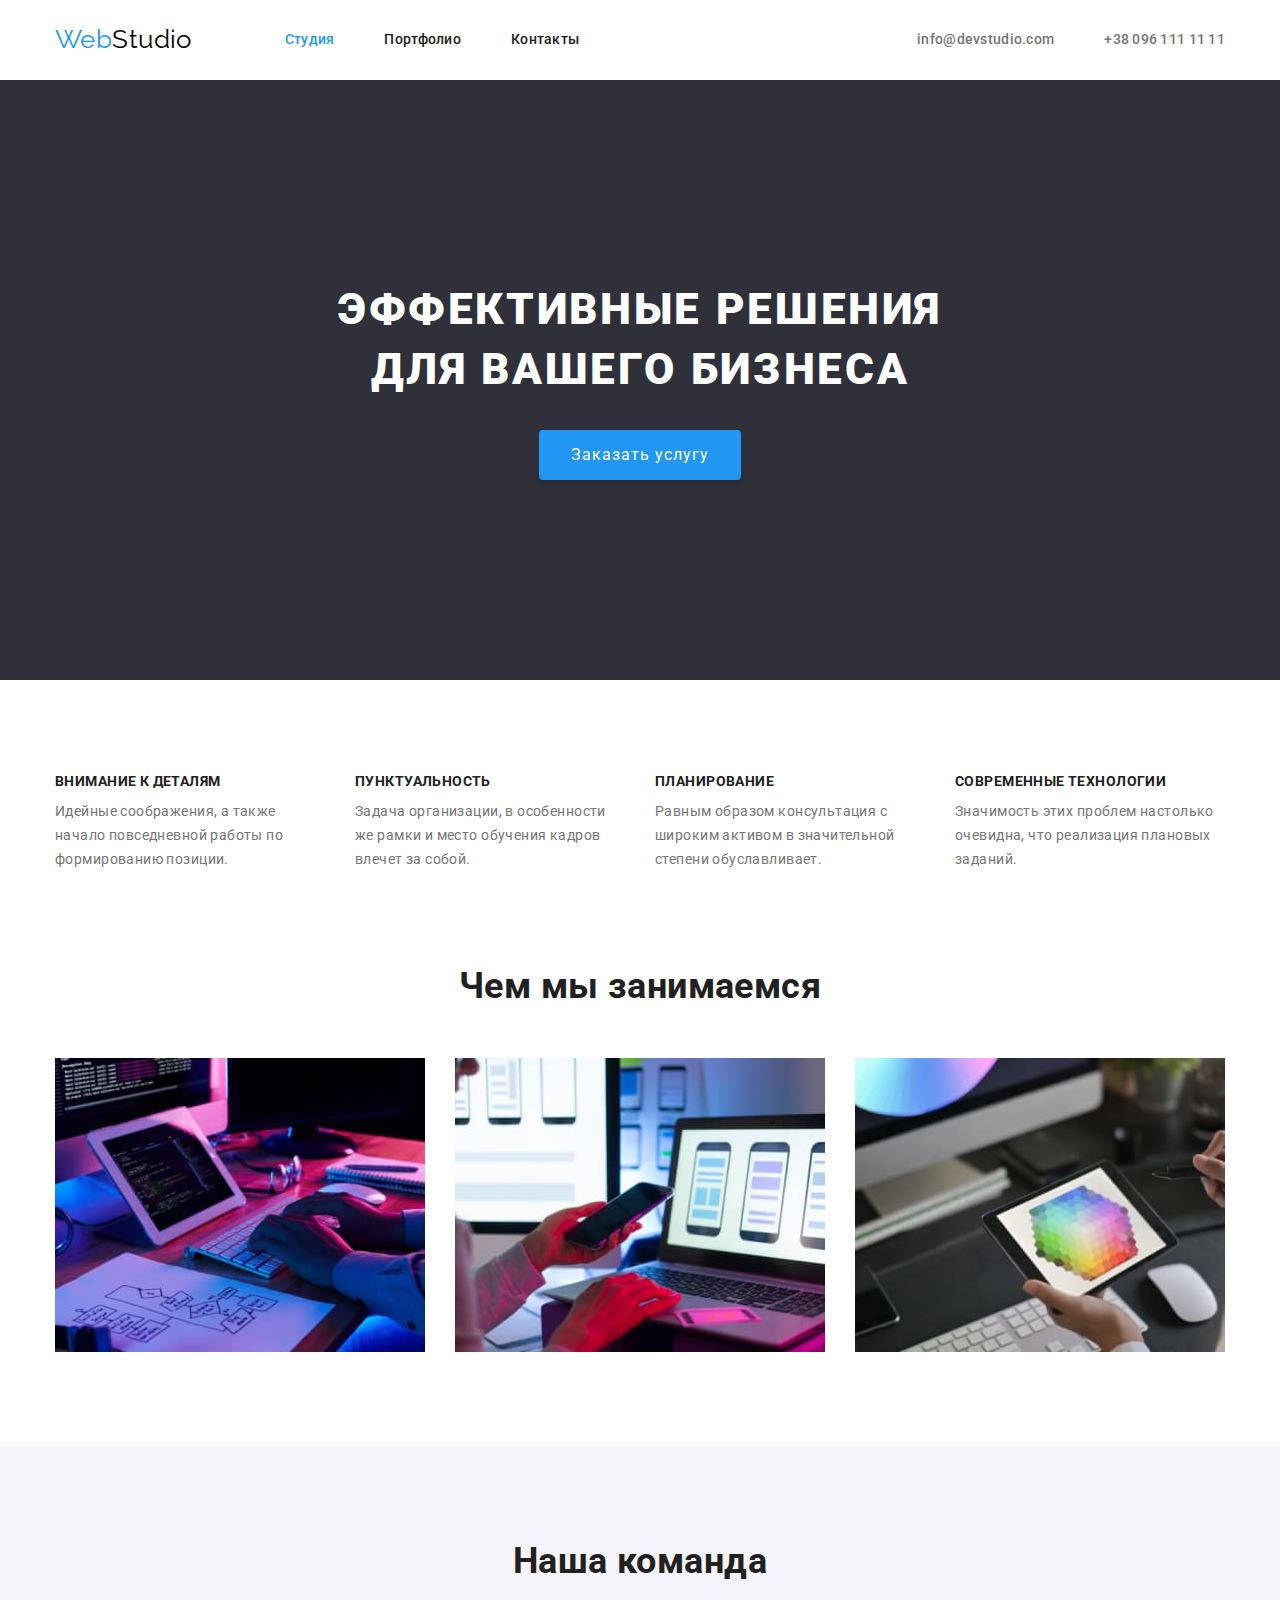
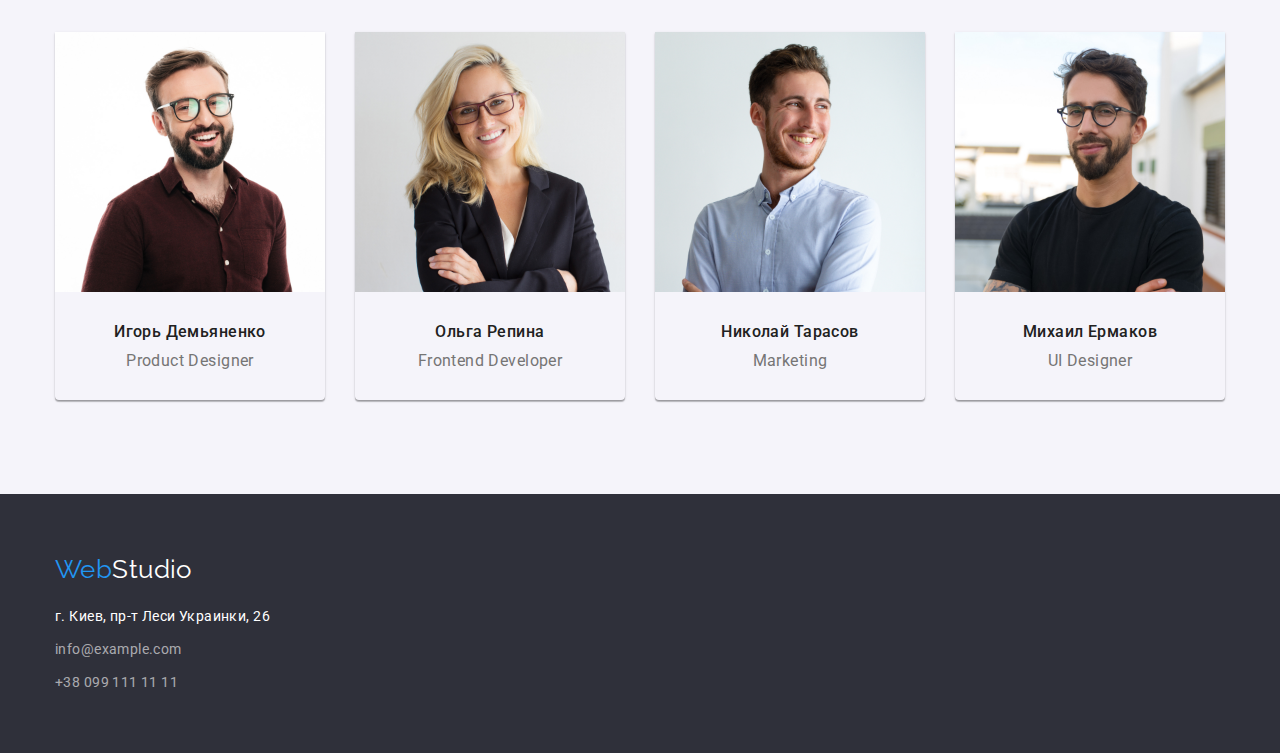
==== index.html @ b1a371ee "Initial commit" ====
<!DOCTYPE html>
<html lang="ru">
	<head>
		<meta charset="UTF-8" />
		<meta http-equiv="X-UA-Compatible" content="IE=edge" />
		<meta name="viewport" content="width=device-width, initial-scale=1.0" />
		<title>Document</title>
		<link rel="preconnect" href="https://fonts.googleapis.com" />
		<link rel="preconnect" href="https://fonts.gstatic.com" crossorigin />
		<link
			href="https://fonts.googleapis.com/css2?family=Montserrat:wght@300;700&family=Raleway:wght@700&family=Roboto:wght@400;500;700;900&display=swap"
			rel="stylesheet"
		/>
		<link rel="stylesheet" href="https://cdn.jsdelivr.net/npm/modern-normalize@1.0.0/modern-normalize.min.css" />
		<link rel="stylesheet" href="./css/styles.css" />
	</head>

	<body>
		<!-- HEADER -->

		<!-- header nav -->

		<header class="page-header">
			<div class="container page-header-container">
				<nav class="page-nav">
					<a class="logo link" href="./index.html">Web<sp class="logo-black">Studio</sp> </a>

					<ul class="menu list">
						<li class="menu-item">
							<a class="menu-link current link" href="./index.html">Студия</a>
						</li>
						<li class="menu-item">
							<a class="menu-link link" href="./portfolio.html">Портфолио</a>
						</li>
						<li class="menu-item">
							<a class="menu-link link" href="">Контакты</a>
						</li>
					</ul>
				</nav>

				<!-- header contact -->

				<ul class="menu list">
					<li class="menu-item">
						<a class="menu-link contact link" href="mailto:info@devstudio.com">info@devstudio.com</a>
					</li>
					<li>
						<a class="menu-link contact link" href="tel:+380961111111">+38 096 111 11 11</a>
					</li>
				</ul>
			</div>
		</header>

		<!-- MAIN  -->
		<main>
			<!-- H E R O -->
			<section class="hero">
				<div class="container">
					<h1 class="hero-title">Эффективные решения для вашего бизнеса</h1>

					<button class="hero-btn" type="button">Заказать услугу</button>
				</div>
			</section>

			<!-- LIST SPECIAL and OFFER -->

			<section class="section">
				<div class="container">
					<h2 class="visually-hidden">Особенности</h2>
					<ul class="special-list list">
						<li class="special-item">
							<h3 class="special-title">Внимание к деталям</h3>
							<p class="special-text">
								Идейные соображения, а также начало повседневной работы по формированию позиции.
							</p>
						</li>
						<li class="special-item">
							<h3 class="special-title">Пунктуальность</h3>
							<p class="special-text">
								Задача организации, в особенности же рамки и место обучения кадров влечет за собой.
							</p>
						</li>
						<li class="special-item">
							<h3 class="special-title">Планирование</h3>
							<p class="special-text">
								Равным образом консультация с широким активом в значительной степени обуславливает.
							</p>
						</li>
						<li class="special-item">
							<h3 class="special-title">Современные технологии</h3>
							<p class="special-text">Значимость этих проблем настолько очевидна, что реализация плановых заданий.</p>
						</li>
					</ul>
				</div>
			</section>

			<section class="section about">
				<div class="container">
					<h2 class="section-title">Чем мы занимаемся</h2>
					<ul class="offer-list list">
						<li class="offer-item">
							<img
								src="./images/staff/box1.jpg"
								alt="человек работает с планшетом и компьютером"
								width="370"
								height="294"
							/>
						</li>
						<li class="offer-item">
							<img src="./images/staff/box2.jpg" alt="человек работает с ноутом и телефоном" width="370" height="294" />
						</li>
						<li class="offer-item">
							<img
								src="./images/staff/box3.jpg"
								alt="человек работает с графическим редактором"
								width="370"
								height="294"
							/>
						</li>
					</ul>
				</div>
			</section>

			<!-- LIST TEAM -->

			<section class="section team">
				<div class="container">
					<h2 class="section-title">Наша команда</h2>
					<ul class="team-list list">
						<li class="team-item">
							<img src="./images/emploement/empl01.jpg" alt="фото Игорь Демьяненко" width="270" height="260" />
							<h3 class="team-man">Игорь Демьяненко</h3>
							<p class="team-spec">Product Designer</p>
						</li>

						<li class="team-item">
							<img src="./images/emploement/empl02.jpg" alt="фото Ольга Репина" width="270" height="260" />
							<h3 class="team-man">Ольга Репина</h3>
							<p class="team-spec">Frontend Developer</p>
						</li>
						<li class="team-item">
							<img src="./images/emploement/empl03.jpg" alt="фото Николай Тарасов" width="270" height="260" />
							<h3 class="team-man">Николай Тарасов</h3>
							<p class="team-spec">Marketing</p>
						</li>
						<li class="team-item">
							<img src="./images/emploement/empl04.jpg" alt="фото Михаил Ермаков" width="270" height="260" />
							<h3 class="team-man">Михаил Ермаков</h3>
							<p class="team-spec">UI Designer</p>
						</li>
					</ul>
				</div>
			</section>
		</main>

		<!-- FOOTER -->

		<footer class="footer">
			<div class="container">
				<a class="logo link" href="./index.html">Web<sp class="logo-white">Studio</sp> </a>
				<address>
					<ul class="list">
						<li class="footer-link">
							<a
								class="adress-linkmap link"
								href="https://goo.gl/maps/qfytmngrcNCvskHWA"
								target="_blank"
								rel="noopener noreferer"
								>г. Киев, пр-т Леси Украинки, 26</a
							>
						</li>
						<li class="footer-link">
							<a class="adress-link link" href="mailto:info@example.com">info@example.com</a>
						</li>
						<li class="footer-link">
							<a class="adress-link link" href="tel:+380991111111">+38 099 111 11 11</a>
						</li>
					</ul>
				</address>
			</div>
		</footer>
	</body>

	<!--  -->
</html>
---- css/styles.css ----
/* ====== Variables========================== */

:root {
	--primery-text-color: #212121;
	--secondary-text-color: #757575;
	--third-text-color: #ffffff;
	--accent-color: #2196f3;
	--primery-backgraund-color: #ffffff;
	--secondary-backgraund-color: #2f303a;
	--third-backgraund-color: #f5f4fa;
}

/* =========== Reseting Geometry and Styles ========== */
h1,
h2,
h3,
h4,
p {
	margin-top: 0;
	margin-bottom: 0;
}

ul,
ol {
	margin-top: 0;
	margin-bottom: 0;
	padding-left: 0;
}

img {
	display: block;
}

button {
	cursor: pointer;
	border: none;
}

.list {
	list-style: none;
}
.link {
	text-decoration: none;
}

/* ======== General Styles ============================== */

body {
	font-family: "Roboto", sans-serif;
	font-size: 14px;
	letter-spacing: 0.03em;
	color: var(--primery-text-color);
	background-color: var(--primery-backgraund-color);
}

.dark-box {
	background-color: var(--secondary-backgraund-color);
}

.grey-box {
	background-color: var(--third-backgraund-color);
}

.container {
	width: 1200px;
	margin-left: auto;
	margin-right: auto;
	padding-left: 15px;
	padding-right: 15px;
}

.section {
	padding-top: 94px;
	padding-bottom: 94px;
}

/* =======HEADER=================== */

.logo-black {
	color: black;
}

.logo-white {
	color: var(--third-text-color);
}

.logo {
	/* outline: 1px solid red; */
	margin-right: 93px;
	font-family: "Raleway";
	font-size: 26px;
	line-height: 1.19;
	color: var(--accent-color);
}

.page-header {
	padding-top: 24px;
	padding-bottom: 25px;
}
.page-header-container {
	display: flex;

	align-items: center;
	justify-content: space-between;
}

.page-nav {
	display: flex;
}

.menu {
	display: flex;
	align-items: center;
}

.menu-link {
	margin-left: auto;
	font-weight: 500;
	line-height: 1.14;
	letter-spacing: 0.02em;
	color: var(--primery-text-color);
}

.menu-link:not(:last-child) {
	margin-right: 50px;
}

.menu-item:not(:last-child) {
	margin-right: 50px;
}

.contact {
	color: var(--secondary-text-color);
}

.menu-link:hover,
.menu-link:focus {
	color: var(--accent-color);
}

.menu-item .current {
	color: var(--accent-color);
}

.border {
	border-top: 1px solid #ececec;
}

/* ==========HERO================ */

.hero {
	padding-top: 200px;
	padding-bottom: 200px;
	text-align: center;
	background-color: var(--secondary-backgraund-color);
}

.hero-title {
	margin-left: auto;
	margin-right: auto;
	width: 696px;
	font-weight: 900;
	font-size: 44px;
	line-height: 1.36;
	letter-spacing: 0.06em;
	text-transform: uppercase;
	color: var(--third-text-color);
}

.hero-btn {
	padding-top: 10px;
	padding-bottom: 10px;
	padding-right: 32px;
	padding-left: 32px;
	margin-top: 30px;
	font-size: 16px;
	line-height: 1.88;
	letter-spacing: 0.06em;
	background: var(--accent-color);
	color: var(--third-text-color);
	box-shadow: 0px 4px 4px rgba(0, 0, 0, 0.15);
	border-radius: 4px;
}

.hero-btn:active {
	background-color: #188ce8;
	box-shadow: 0px 4px 4px rgba(0, 0, 0, 0.15);
	border-radius: 4px;
}

/* ========SPECIAL================ */

.visually-hidden {
	position: absolute;
	width: 1px;
	height: 1px;
	margin: -1px;
	border: 0;
	padding: 0;

	white-space: nowrap;
	clip-path: inset(100%);
	clip: rect(0 0 0 0);
	overflow: hidden;
}

.special-list {
	display: flex;
	flex-wrap: wrap;
	gap: 30px;
	/* margin-bottom: 94px; */
}

.special-item {
	flex-basis: calc((100% - 90px) / 4);
}
.special-title {
	margin-bottom: 10px;
	font-size: 14px;
	line-height: 1.14;
	text-transform: uppercase;
}

.special-text {
	line-height: 1.71;
	font-style: normal;
	color: var(--secondary-text-color);
}

/* ==============LIST OFFER=========== */

.about {
	padding-top: 0px;
}

.offer-list {
	display: flex;
	gap: 30px;
	/* outline: 1px solid red; */
}

.offer-item {
	flex-basis: calc((100% - 60px) / 3);
}
/* ==============TEAM================ */

.team {
	background-color: var(--third-backgraund-color);
}

.section-title {
	margin-bottom: 50px;
	font-size: 36px;
	line-height: 1.17;
	text-align: center;
}

.team-list {
	display: flex;
	flex-wrap: wrap;
	gap: 30px;
	/* outline: 1px solid red; */
}

.team-item {
	flex-basis: calc((100% - 90px) / 4);
	box-shadow: 0px 1px 3px rgba(0, 0, 0, 0.12), 0px 1px 1px rgba(0, 0, 0, 0.14), 0px 2px 1px rgba(0, 0, 0, 0.2);
	border-radius: 0px 0px 4px 4px;
}

.team-man {
	padding-top: 30px;
	font-weight: 500;
	font-size: 16px;
	line-height: 1.19;
	text-align: center;
}

.team-spec {
	margin-top: 10px;
	padding-bottom: 30px;
	font-size: 16px;
	line-height: 1.19;
	text-align: center;
	color: var(--secondary-text-color);
}

/* =============FOOTER================= */

.footer .logo {
	display: block;
	margin-right: 0px;
	margin-bottom: 20px;
}

.footer {
	padding-top: 60px;
	padding-bottom: 59px;
	background-color: var(--secondary-backgraund-color);
}

.footer-link:not(:last-child) {
	display: block;
	margin-bottom: 9px;
}

.adress-linkmap {
	font-style: normal;
	line-height: 1.71;
	color: var(--third-text-color);
}

.adress-link {
	font-style: normal;
	line-height: 1.71;
	color: rgba(255, 255, 255, 0.6);
}

.adress-link:hover,
.adress-link:focus {
	color: var(--accent-color);
}
/* =============PORTFOLIO============= */

.portfolio-filtr {
	display: flex;
	flex-wrap: wrap;
	justify-content: center;
	margin-bottom: 50px;
	outline: #757575;
}

.portfolio-filtr-item:not(:last-child) {
	margin-right: 8px;
}

.portfolio-filtr .current {
	color: var(--third-text-color);
	background: var(--accent-color);

	/* box-shadow: 0px 3px 1px rgba(0, 0, 0, 0, 0px 1px 2px rgba(0, 0, 0, 0.08), 0px 22px rgba(0, 0, 0, 0.12); */
	/* border-radius: 4px; */
}

.portfolio-btn {
	padding: 6px 22px;
	font-family: "Roboto";
	font-style: normal;
	font-weight: 500;
	font-size: 16px;
	line-height: 1.62;
	text-align: center;
	letter-spacing: 0.03em;
	background: var(--third-backgraund-color);
	border-radius: 4px;
}

.portfolio-btn:hover,
.portfolio-btn:focus {
	background: var(--accent-color);
	color: var(--third-text-color);

	/* box-shadow: 0px 3px 1px rgba(0, 0, 0, 0.1), 0px 1px 2px rgba(0, 0, 0, 0.08), 0px 2px 2px rgba(0, 0, 0, 0.12);
     border-radius: 4px; */
}

.portfolio-list {
	display: flex;
	flex-wrap: wrap;
	gap: 30px;
}

.portfolio-link-items {
	flex-basis: calc((100% - 60px) / 3);
	outline: 1px solid #ececec;
}

.portfolio-name {
	padding-top: 20px;
	padding-left: 24px;
	margin-bottom: 2px;
	font-size: 18px;
	line-height: 2;
	letter-spacing: 0.06em;
	color: var(--primery-text-color);
}

.portfolio-namefiltr {
	padding-bottom: 20px;
	padding-left: 24px;
	font-size: 16px;
	line-height: 1.88;

	color: var(--secondary-text-color);
}

.portfolio-link {
	background-color: var(--third-backgraund-color);
}
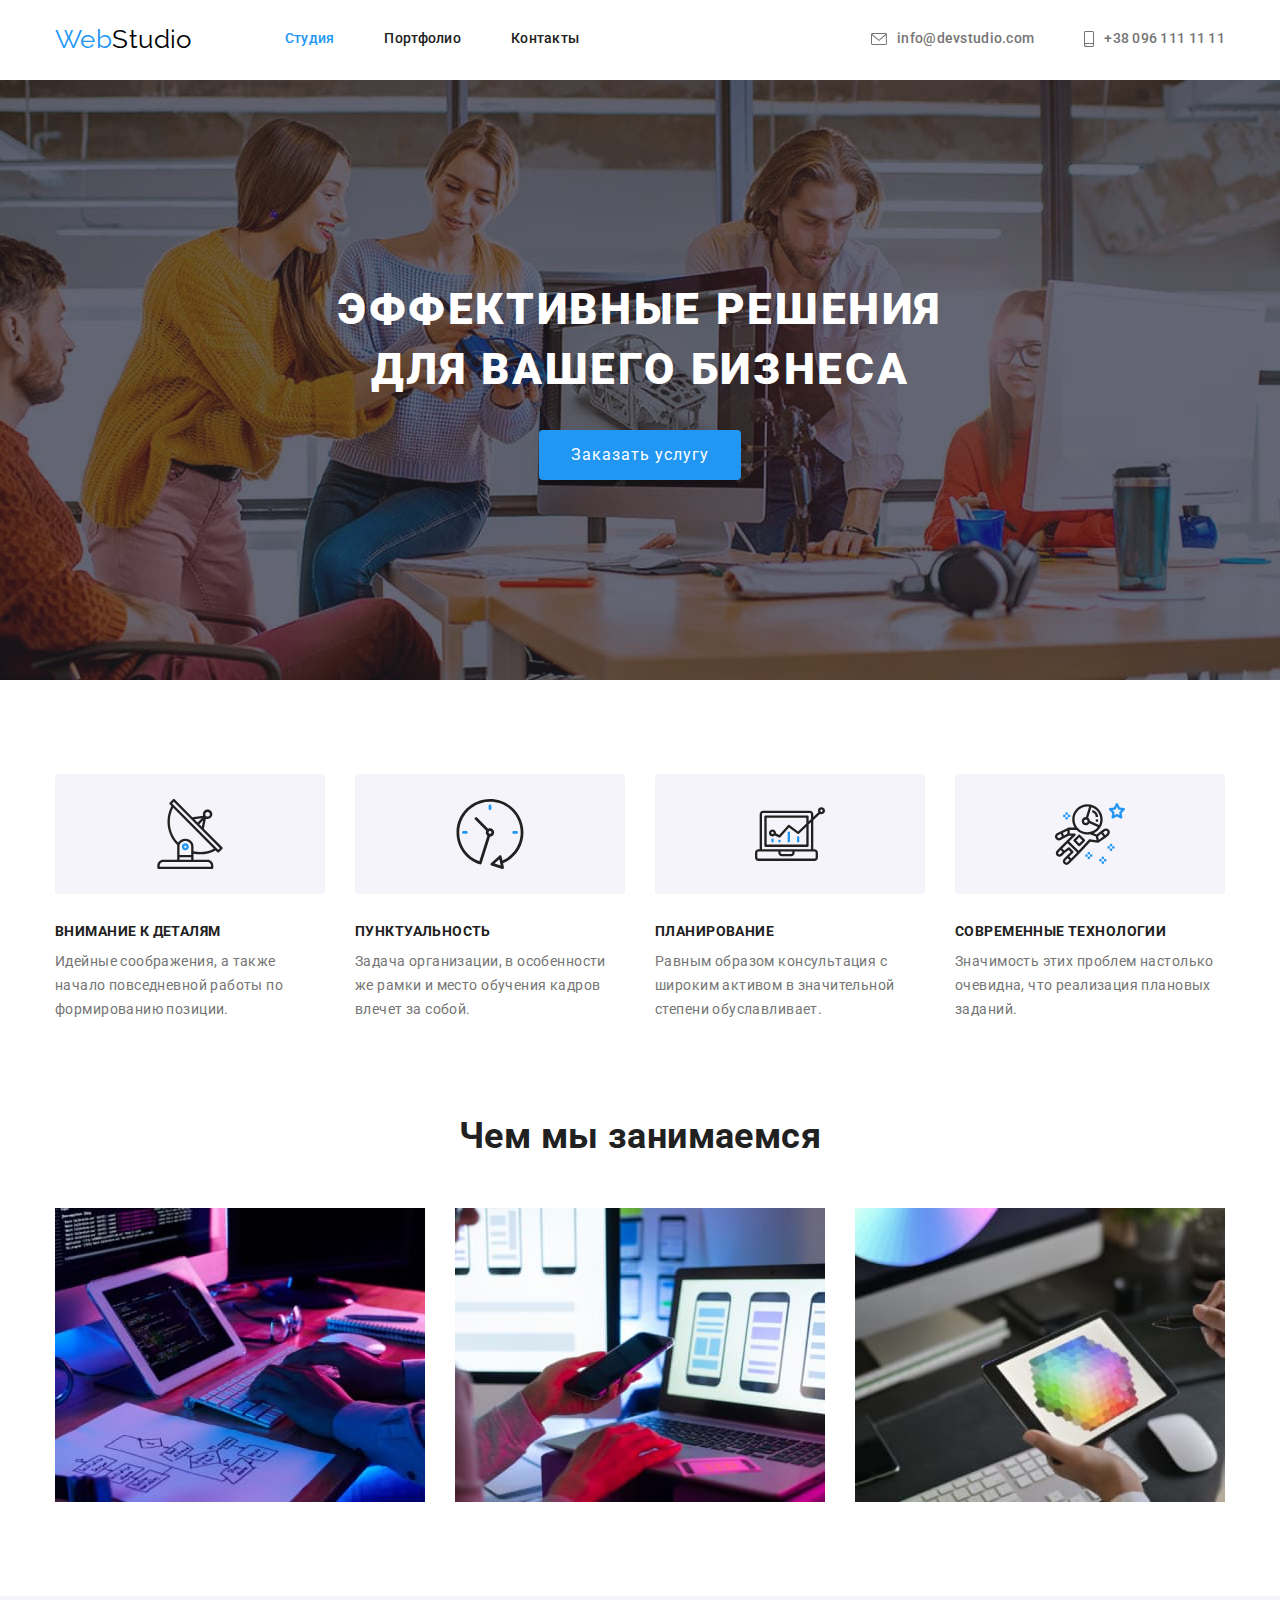
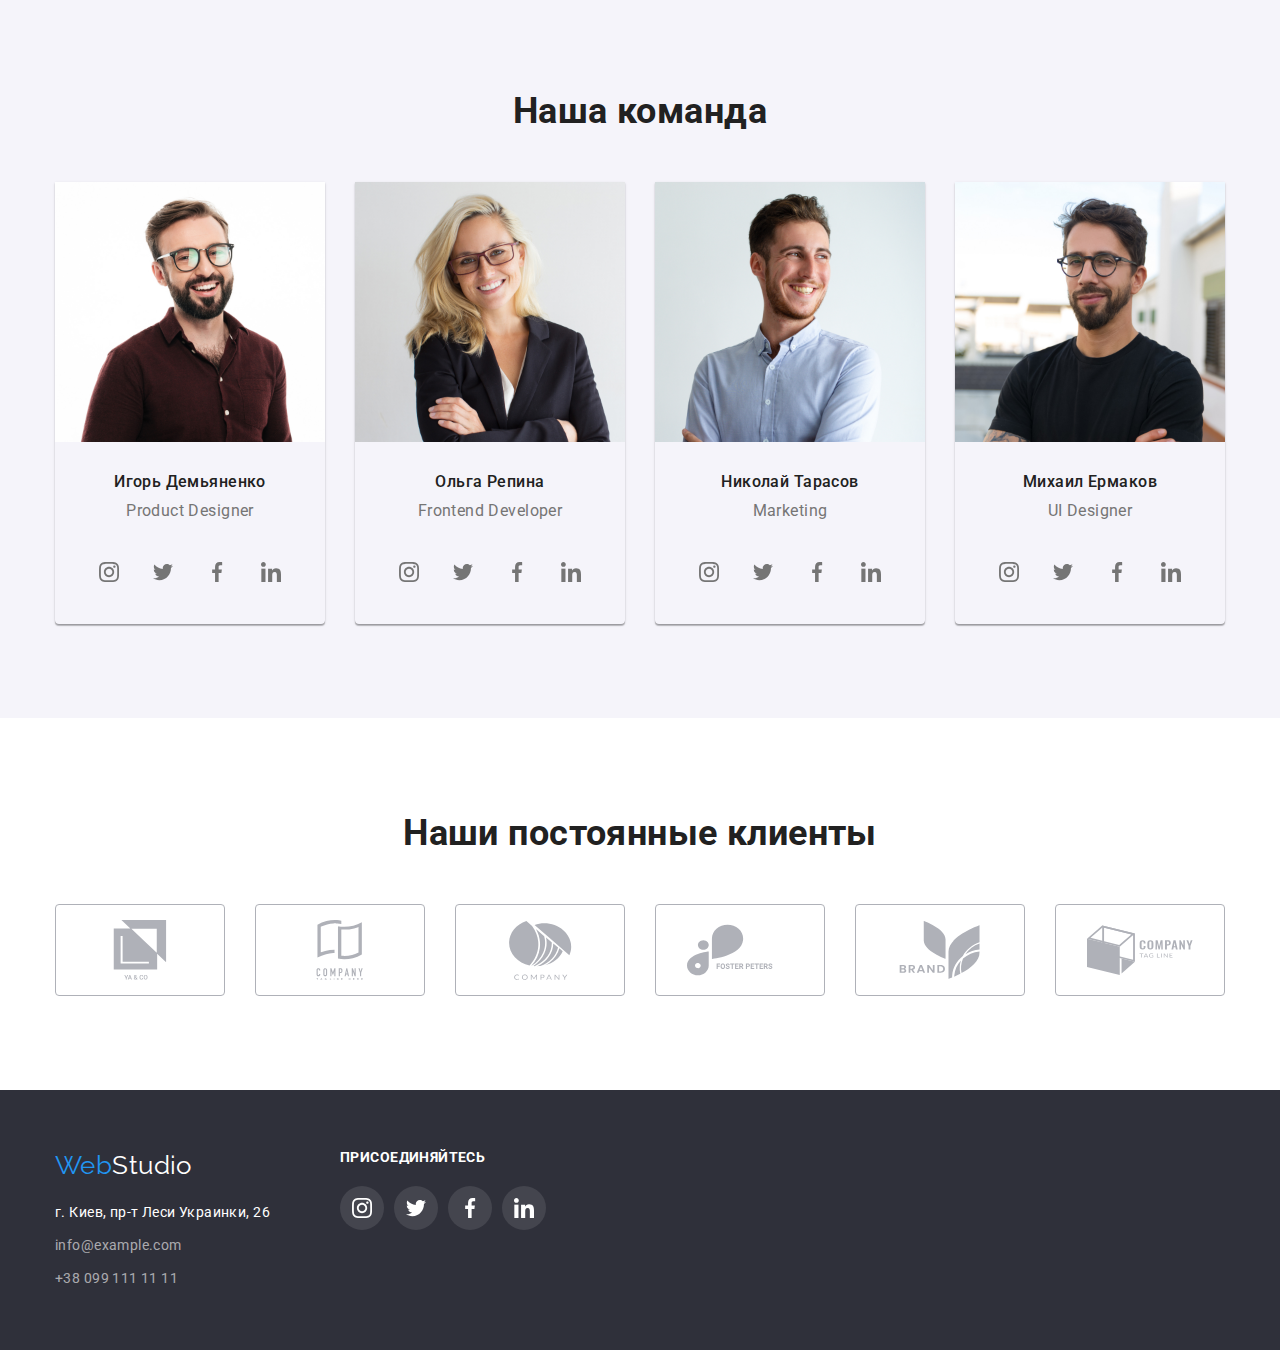
==== commit 30ab0936: "hw-4" ====
--- a/index.html
+++ b/index.html
@@ -42,10 +42,20 @@
 
 				<ul class="menu list">
 					<li class="menu-item">
-						<a class="menu-link contact link" href="mailto:info@devstudio.com">info@devstudio.com</a>
+						<a class="menu-link contact link" href="mailto:info@devstudio.com">
+							<svg class="menu-link-icon" width="16px" height="12px">
+								<use href="./images/sprite.svg#icon-envelope"></use>
+							</svg>
+							info@devstudio.com</a
+						>
 					</li>
-					<li>
-						<a class="menu-link contact link" href="tel:+380961111111">+38 096 111 11 11</a>
+					<li class="menu-item">
+						<a class="menu-link contact link" href="tel:+380961111111">
+							<svg class="menu-link-icon" width="10px" height="16px">
+								<use href="./images/sprite.svg#icon-smartphone"></use>
+							</svg>
+							+38 096 111 11 11</a
+						>
 					</li>
 				</ul>
 			</div>
@@ -69,24 +79,44 @@
 					<h2 class="visually-hidden">Особенности</h2>
 					<ul class="special-list list">
 						<li class="special-item">
+							<div class="special-link">
+								<svg class="special-link-icon" width="270px" height="120px">
+									<use href="./images/sprite.svg#icon-antenna-1"></use>
+								</svg>
+							</div>
 							<h3 class="special-title">Внимание к деталям</h3>
 							<p class="special-text">
 								Идейные соображения, а также начало повседневной работы по формированию позиции.
 							</p>
 						</li>
 						<li class="special-item">
+							<div class="special-link">
+								<svg class="special-link-icon" width="270px" height="120px">
+									<use href="./images/sprite.svg#icon-clock-1"></use>
+								</svg>
+							</div>
 							<h3 class="special-title">Пунктуальность</h3>
 							<p class="special-text">
 								Задача организации, в особенности же рамки и место обучения кадров влечет за собой.
 							</p>
 						</li>
 						<li class="special-item">
+							<div class="special-link">
+								<svg class="special-link-icon" width="270px" height="120px">
+									<use href="./images/sprite.svg#icon-diagram-1"></use>
+								</svg>
+							</div>
 							<h3 class="special-title">Планирование</h3>
 							<p class="special-text">
 								Равным образом консультация с широким активом в значительной степени обуславливает.
 							</p>
 						</li>
 						<li class="special-item">
+							<div class="special-link">
+								<svg class="special-link-icon" width="270px" height="120px">
+									<use href="./images/sprite.svg#icon-astronaut-1"></use>
+								</svg>
+							</div>
 							<h3 class="special-title">Современные технологии</h3>
 							<p class="special-text">Значимость этих проблем настолько очевидна, что реализация плановых заданий.</p>
 						</li>
@@ -131,22 +161,193 @@
 							<img src="./images/emploement/empl01.jpg" alt="фото Игорь Демьяненко" width="270" height="260" />
 							<h3 class="team-man">Игорь Демьяненко</h3>
 							<p class="team-spec">Product Designer</p>
+
+							<ul class="team-social-list list">
+								<li class="team-social-item">
+									<a class="team-social-link link" href="">
+										<svg class="team-social-icon">
+											<use href="./images/sprite.svg#icon-instagram-2"></use>
+										</svg>
+									</a>
+								</li>
+								<li>
+									<a class="team-social-link link" href="">
+										<svg class="team-social-icon">
+											<use href="./images/sprite.svg#icon-twitter-1"></use>
+										</svg>
+									</a>
+								</li>
+								<li>
+									<a class="team-social-link link" href="">
+										<svg class="team-social-icon">
+											<use href="./images/sprite.svg#icon-facebook-1"></use>
+										</svg>
+									</a>
+								</li>
+								<li>
+									<a class="team-social-link link" href="">
+										<svg class="team-social-icon">
+											<use href="./images/sprite.svg#icon-linkedin-1"></use>
+										</svg>
+									</a>
+								</li>
+							</ul>
 						</li>
 
 						<li class="team-item">
 							<img src="./images/emploement/empl02.jpg" alt="фото Ольга Репина" width="270" height="260" />
 							<h3 class="team-man">Ольга Репина</h3>
 							<p class="team-spec">Frontend Developer</p>
+							<ul class="team-social-list list">
+								<li class="team-social-item">
+									<a class="team-social-link link" href="">
+										<svg class="team-social-icon">
+											<use href="./images/sprite.svg#icon-instagram-2"></use>
+										</svg>
+									</a>
+								</li>
+								<li>
+									<a class="team-social-link link" href="">
+										<svg class="team-social-icon">
+											<use href="./images/sprite.svg#icon-twitter-1"></use>
+										</svg>
+									</a>
+								</li>
+								<li>
+									<a class="team-social-link link" href="">
+										<svg class="team-social-icon">
+											<use href="./images/sprite.svg#icon-facebook-1"></use>
+										</svg>
+									</a>
+								</li>
+								<li>
+									<a class="team-social-link link" href="">
+										<svg class="team-social-icon">
+											<use href="./images/sprite.svg#icon-linkedin-1"></use>
+										</svg>
+									</a>
+								</li>
+							</ul>
 						</li>
 						<li class="team-item">
 							<img src="./images/emploement/empl03.jpg" alt="фото Николай Тарасов" width="270" height="260" />
 							<h3 class="team-man">Николай Тарасов</h3>
 							<p class="team-spec">Marketing</p>
+							<ul class="team-social-list list">
+								<li class="team-social-item">
+									<a class="team-social-link link" href="">
+										<svg class="team-social-icon">
+											<use href="./images/sprite.svg#icon-instagram-2"></use>
+										</svg>
+									</a>
+								</li>
+								<li>
+									<a class="team-social-link link" href="">
+										<svg class="team-social-icon">
+											<use href="./images/sprite.svg#icon-twitter-1"></use>
+										</svg>
+									</a>
+								</li>
+								<li>
+									<a class="team-social-link link" href="">
+										<svg class="team-social-icon">
+											<use href="./images/sprite.svg#icon-facebook-1"></use>
+										</svg>
+									</a>
+								</li>
+								<li>
+									<a class="team-social-link link" href="">
+										<svg class="team-social-icon">
+											<use href="./images/sprite.svg#icon-linkedin-1"></use>
+										</svg>
+									</a>
+								</li>
+							</ul>
 						</li>
 						<li class="team-item">
 							<img src="./images/emploement/empl04.jpg" alt="фото Михаил Ермаков" width="270" height="260" />
 							<h3 class="team-man">Михаил Ермаков</h3>
 							<p class="team-spec">UI Designer</p>
+							<ul class="team-social-list list">
+								<li class="team-social-item">
+									<a class="team-social-link link" href="">
+										<svg class="team-social-icon">
+											<use href="./images/sprite.svg#icon-instagram-2"></use>
+										</svg>
+									</a>
+								</li>
+								<li>
+									<a class="team-social-link link" href="">
+										<svg class="team-social-icon">
+											<use href="./images/sprite.svg#icon-twitter-1"></use>
+										</svg>
+									</a>
+								</li>
+								<li>
+									<a class="team-social-link link" href="">
+										<svg class="team-social-icon">
+											<use href="./images/sprite.svg#icon-facebook-1"></use>
+										</svg>
+									</a>
+								</li>
+								<li>
+									<a class="team-social-link link" href="">
+										<svg class="team-social-icon">
+											<use href="./images/sprite.svg#icon-linkedin-1"></use>
+										</svg>
+									</a>
+								</li>
+							</ul>
+						</li>
+					</ul>
+				</div>
+			</section>
+
+			<section class="section">
+				<div class="container">
+					<h2 class="section-title">Наши постоянные клиенты</h2>
+					<ul class="clients-list list">
+						<li class="clients-item-">
+							<a class="clients-link" href="">
+								<svg class="clients-icon">
+									<use href="./images/sprite.svg#icon-group"></use>
+								</svg>
+							</a>
+						</li>
+						<li class="clients-item-">
+							<a class="clients-link" href="">
+								<svg class="clients-icon">
+									<use href="./images/sprite.svg#icon-group-1"></use>
+								</svg>
+							</a>
+						</li>
+						<li class="clients-item-">
+							<a class="clients-link" href="">
+								<svg class="clients-icon">
+									<use href="./images/sprite.svg#icon-group-2"></use>
+								</svg>
+							</a>
+						</li>
+						<li class="clients-item-">
+							<a class="clients-link" href="">
+								<svg class="clients-icon">
+									<use href="./images/sprite.svg#icon-group-3"></use>
+								</svg>
+							</a>
+						</li>
+						<li class="clients-item-">
+							<a class="clients-link" href="">
+								<svg class="clients-icon">
+									<use href="./images/sprite.svg#icon-group-4"></use>
+								</svg>
+							</a>
+						</li>
+						<li class="clients-item-">
+							<a class="clients-link" href="">
+								<svg class="clients-icon">
+									<use href="./images/sprite.svg#icon-group6"></use>
+								</svg>
+							</a>
 						</li>
 					</ul>
 				</div>
@@ -156,27 +357,63 @@
 		<!-- FOOTER -->
 
 		<footer class="footer">
-			<div class="container">
-				<a class="logo link" href="./index.html">Web<sp class="logo-white">Studio</sp> </a>
-				<address>
-					<ul class="list">
-						<li class="footer-link">
-							<a
-								class="adress-linkmap link"
-								href="https://goo.gl/maps/qfytmngrcNCvskHWA"
-								target="_blank"
-								rel="noopener noreferer"
-								>г. Киев, пр-т Леси Украинки, 26</a
-							>
-						</li>
-						<li class="footer-link">
-							<a class="adress-link link" href="mailto:info@example.com">info@example.com</a>
-						</li>
-						<li class="footer-link">
-							<a class="adress-link link" href="tel:+380991111111">+38 099 111 11 11</a>
-						</li>
-					</ul>
-				</address>
+			<div class="container footer-address-social">
+				<div>
+					<a class="logo link" href="./index.html">Web<sp class="logo-white">Studio</sp> </a>
+					<address>
+						<ul class="list">
+							<li class="footer-link">
+								<a
+									class="adress-linkmap link"
+									href="https://goo.gl/maps/qfytmngrcNCvskHWA"
+									target="_blank"
+									rel="noopener noreferer"
+									>г. Киев, пр-т Леси Украинки, 26</a
+								>
+							</li>
+							<li class="footer-link">
+								<a class="adress-link link" href="mailto:info@example.com">info@example.com</a>
+							</li>
+							<li class="footer-link">
+								<a class="adress-link link" href="tel:+380991111111">+38 099 111 11 11</a>
+							</li>
+						</ul>
+					</address>
+				</div>
+
+				<div class="social">
+					<h3 class="social-title">присоединяйтесь</h3>
+					<ul class="social-list list">
+						<li class="social-item">
+							<a class="social-link link" href="">
+								<svg class="social-item-logo">
+									<use href="./images/sprite.svg#icon-instagram-2"></use>
+								</svg>
+							</a>
+						</li>
+						<li class="social-item">
+							<a class="social-link link" href="">
+								<svg class="social-item-logo">
+									<use href="./images/sprite.svg#icon-twitter-1"></use>
+								</svg>
+							</a>
+						</li>
+						<li class="social-item">
+							<a class="social-link link" href="">
+								<svg class="social-item-logo">
+									<use href="./images/sprite.svg#icon-facebook-1"></use>
+								</svg>
+							</a>
+						</li>
+						<li class="social-item">
+							<a class="social-link link" href="">
+								<svg class="social-item-logo">
+									<use href="./images/sprite.svg#icon-linkedin-1"></use>
+								</svg>
+							</a>
+						</li>
+					</ul>
+				</div>
 			</div>
 		</footer>
 	</body>
--- a/css/styles.css
+++ b/css/styles.css
@@ -8,6 +8,8 @@
 	--primery-backgraund-color: #ffffff;
 	--secondary-backgraund-color: #2f303a;
 	--third-backgraund-color: #f5f4fa;
+	--fours-text-color: #afb1b8;
+	--icon-bg-color: rgba(255, 255, 255, 0.1);
 }
 
 /* =========== Reseting Geometry and Styles ========== */
@@ -99,7 +101,6 @@
 }
 .page-header-container {
 	display: flex;
-
 	align-items: center;
 	justify-content: space-between;
 }
@@ -114,6 +115,8 @@
 }
 
 .menu-link {
+	display: flex;
+	align-items: center;
 	margin-left: auto;
 	font-weight: 500;
 	line-height: 1.14;
@@ -121,10 +124,7 @@
 	color: var(--primery-text-color);
 }
 
-.menu-link:not(:last-child) {
-	margin-right: 50px;
-}
-
+.menu-link:not(:last-child),
 .menu-item:not(:last-child) {
 	margin-right: 50px;
 }
@@ -133,13 +133,15 @@
 	color: var(--secondary-text-color);
 }
 
+.menu-item .current,
 .menu-link:hover,
 .menu-link:focus {
 	color: var(--accent-color);
 }
 
-.menu-item .current {
-	color: var(--accent-color);
+.menu-link-icon {
+	margin-right: 10px;
+	fill: currentColor;
 }
 
 .border {
@@ -149,10 +151,18 @@
 /* ==========HERO================ */
 
 .hero {
+	margin-left: auto;
+	margin-right: auto;
 	padding-top: 200px;
 	padding-bottom: 200px;
 	text-align: center;
+	background-image: linear-gradient(to right, rgba(47, 48, 58, 0.4), rgba(47, 48, 58, 0.4)),
+		url("../images/hero/hero.jpg");
 	background-color: var(--secondary-backgraund-color);
+	max-width: 1600px;
+	background-repeat: no-repeat;
+	background-position: center;
+	background-size: cover;
 }
 
 .hero-title {
@@ -227,6 +237,23 @@
 	color: var(--secondary-text-color);
 }
 
+.special-link {
+	display: flex;
+	flex-wrap: wrap;
+	align-content: center;
+	justify-content: center;
+	height: 120px;
+	background: var(--third-backgraund-color);
+	border-radius: 4px;
+	margin-bottom: 30px;
+}
+
+.special-link-icon {
+	display: flex;
+	flex-wrap: wrap;
+	width: 70px;
+	height: 70px;
+}
 /* ==============LIST OFFER=========== */
 
 .about {
@@ -285,6 +312,68 @@
 	color: var(--secondary-text-color);
 }
 
+.team-social-list {
+	display: flex;
+	gap: 10px;
+	justify-content: center;
+	margin: 0px;
+	padding-bottom: 30px;
+}
+
+.team-social-link {
+	/* outline: 1px solid red; */
+	display: flex;
+	width: 44px;
+	height: 44px;
+	border-radius: 50%;
+	justify-content: center;
+	align-items: center;
+	fill: var(--secondary-text-color);
+}
+
+.team-social-icon {
+	width: 20px;
+	height: 20px;
+}
+
+.team-social-link:hover,
+.team-social-link:focus {
+	fill: var(--primery-backgraund-color);
+	background-color: var(--accent-color);
+}
+
+/* ========ПОСТОЯННЫЕ КЛИЕНТЫ=========== */
+
+.clients-list {
+	/* outline: 1px solid teal; */
+	display: flex;
+	gap: 30px;
+	justify-content: center;
+}
+
+.clients-link {
+	display: flex;
+	width: 170px;
+	height: 92px;
+	justify-content: center;
+	align-items: center;
+	fill: var(--fours-text-color);
+	border-radius: 4px;
+	border: 1px solid var(--fours-text-color);
+}
+
+.clients-icon {
+	width: 106px;
+	height: 60px;
+	/* outline: 1px solid teal; */
+}
+
+.clients-link:hover,
+.clients-link:focus {
+	fill: var(--accent-color);
+	border: 1px solid var(--accent-color);
+}
+
 /* =============FOOTER================= */
 
 .footer .logo {
@@ -320,6 +409,65 @@
 .adress-link:focus {
 	color: var(--accent-color);
 }
+
+/* ---------------------------- */
+.footer-address-social {
+	display: flex;
+}
+
+.social {
+	/* outline: 1px solid teal; */
+	margin-left: 70px;
+}
+
+.social-title {
+	/* outline: 1px solid teal; */
+	margin-bottom: 20px;
+	font-size: 14px;
+	line-height: 1.14;
+	text-transform: uppercase;
+	font-style: normal;
+	color: var(--third-text-color);
+}
+
+.social-list {
+	display: flex;
+	flex-wrap: wrap;
+	align-items: center;
+	justify-content: center;
+	gap: 10px;
+}
+
+.social-link {
+	width: 44px;
+	height: 44px;
+	border-radius: 50%;
+	display: flex;
+	flex-wrap: wrap;
+	align-content: center;
+	justify-content: center;
+	fill: var(--third-text-color);
+}
+
+.social-item {
+	display: flex;
+	flex-wrap: wrap;
+	width: 44px;
+	height: 44px;
+	border-radius: 50%;
+	background: var(--icon-bg-color);
+}
+
+.social-item-logo {
+	width: 20px;
+	height: 20px;
+}
+
+.social-link:hover,
+.social-link:focus {
+	background: var(--accent-color);
+}
+
 /* =============PORTFOLIO============= */
 
 .portfolio-filtr {
